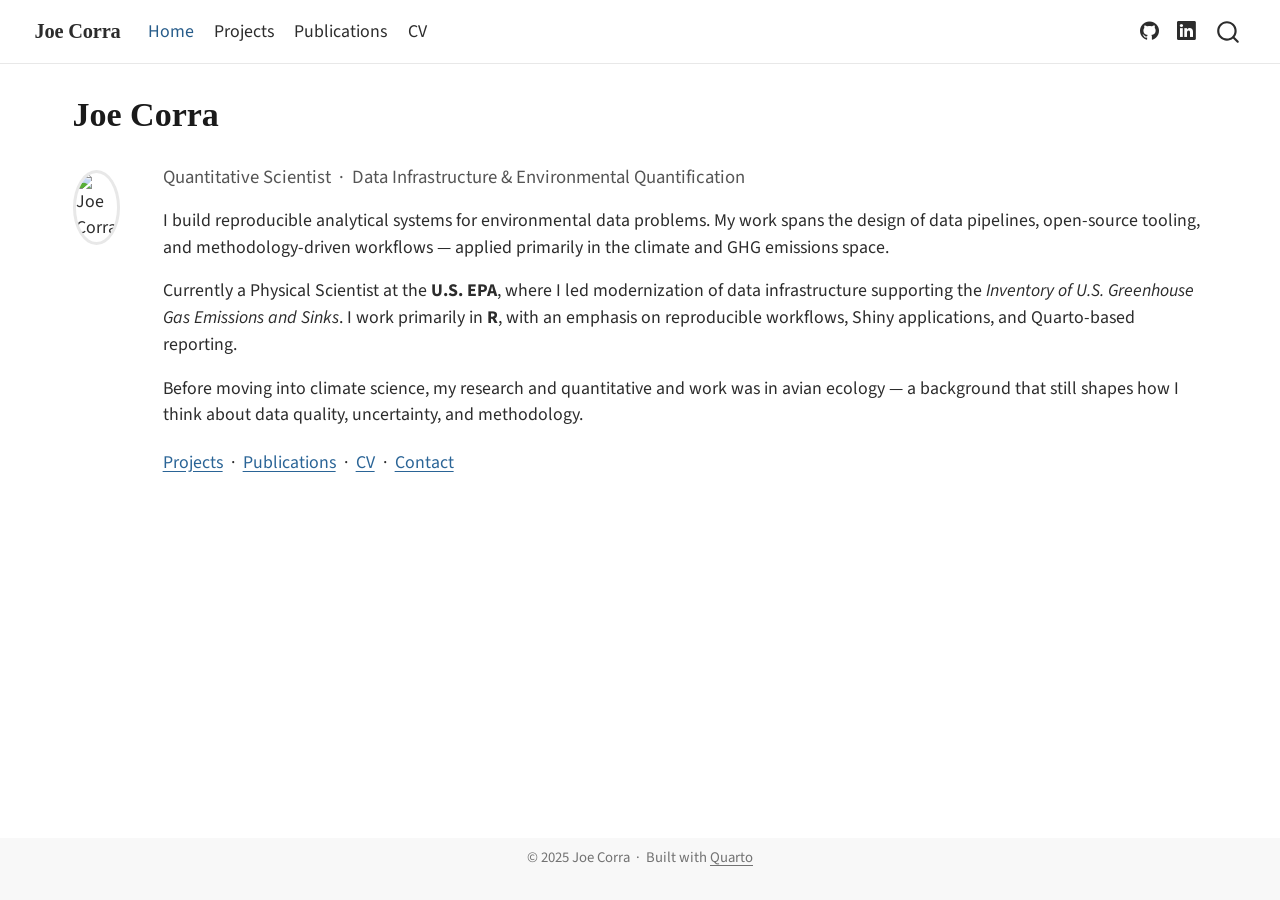
==== index.html @ 0b9f4dbf "Built site for gh-pages" ====
<!DOCTYPE html>
<html xmlns="http://www.w3.org/1999/xhtml" lang="en" xml:lang="en"><head>

<meta charset="utf-8">
<meta name="generator" content="quarto-1.8.25">

<meta name="viewport" content="width=device-width, initial-scale=1.0, user-scalable=yes">


<title>Joe Corra</title>
<style>
code{white-space: pre-wrap;}
span.smallcaps{font-variant: small-caps;}
div.columns{display: flex; gap: min(4vw, 1.5em);}
div.column{flex: auto; overflow-x: auto;}
div.hanging-indent{margin-left: 1.5em; text-indent: -1.5em;}
ul.task-list{list-style: none;}
ul.task-list li input[type="checkbox"] {
  width: 0.8em;
  margin: 0 0.8em 0.2em -1em; /* quarto-specific, see https://github.com/quarto-dev/quarto-cli/issues/4556 */ 
  vertical-align: middle;
}
</style>


<script src="site_libs/quarto-nav/quarto-nav.js"></script>
<script src="site_libs/quarto-nav/headroom.min.js"></script>
<script src="site_libs/clipboard/clipboard.min.js"></script>
<script src="site_libs/quarto-search/autocomplete.umd.js"></script>
<script src="site_libs/quarto-search/fuse.min.js"></script>
<script src="site_libs/quarto-search/quarto-search.js"></script>
<meta name="quarto:offset" content="./">
<link href="./images/favicon.png" rel="icon" type="image/png">
<script src="site_libs/quarto-html/quarto.js" type="module"></script>
<script src="site_libs/quarto-html/tabsets/tabsets.js" type="module"></script>
<script src="site_libs/quarto-html/axe/axe-check.js" type="module"></script>
<script src="site_libs/quarto-html/popper.min.js"></script>
<script src="site_libs/quarto-html/tippy.umd.min.js"></script>
<script src="site_libs/quarto-html/anchor.min.js"></script>
<link href="site_libs/quarto-html/tippy.css" rel="stylesheet">
<link href="site_libs/quarto-html/quarto-syntax-highlighting-7b89279ff1a6dce999919e0e67d4d9ec.css" rel="stylesheet" id="quarto-text-highlighting-styles">
<script src="site_libs/bootstrap/bootstrap.min.js"></script>
<link href="site_libs/bootstrap/bootstrap-icons.css" rel="stylesheet">
<link href="site_libs/bootstrap/bootstrap-37721590d85a4b530ad93fb1199bfd0e.min.css" rel="stylesheet" append-hash="true" id="quarto-bootstrap" data-mode="light">
<script id="quarto-search-options" type="application/json">{
  "location": "navbar",
  "copy-button": false,
  "collapse-after": 3,
  "panel-placement": "end",
  "type": "overlay",
  "limit": 50,
  "keyboard-shortcut": [
    "f",
    "/",
    "s"
  ],
  "show-item-context": false,
  "language": {
    "search-no-results-text": "No results",
    "search-matching-documents-text": "matching documents",
    "search-copy-link-title": "Copy link to search",
    "search-hide-matches-text": "Hide additional matches",
    "search-more-match-text": "more match in this document",
    "search-more-matches-text": "more matches in this document",
    "search-clear-button-title": "Clear",
    "search-text-placeholder": "",
    "search-detached-cancel-button-title": "Cancel",
    "search-submit-button-title": "Submit",
    "search-label": "Search"
  }
}</script>
<style>html{ scroll-behavior: smooth; }</style>


<link rel="stylesheet" href="styles/custom.css">
</head>

<body class="nav-fixed quarto-light">

<div id="quarto-search-results"></div>
  <header id="quarto-header" class="headroom fixed-top">
    <nav class="navbar navbar-expand-lg " data-bs-theme="dark">
      <div class="navbar-container container-fluid">
      <div class="navbar-brand-container mx-auto">
    <a href="./index.html" class="navbar-brand navbar-brand-logo">
    </a>
    <a class="navbar-brand" href="./index.html">
    <span class="navbar-title">Joe Corra</span>
    </a>
  </div>
            <div id="quarto-search" class="" title="Search"></div>
          <button class="navbar-toggler" type="button" data-bs-toggle="collapse" data-bs-target="#navbarCollapse" aria-controls="navbarCollapse" role="menu" aria-expanded="false" aria-label="Toggle navigation" onclick="if (window.quartoToggleHeadroom) { window.quartoToggleHeadroom(); }">
  <span class="navbar-toggler-icon"></span>
</button>
          <div class="collapse navbar-collapse" id="navbarCollapse">
            <ul class="navbar-nav navbar-nav-scroll me-auto">
  <li class="nav-item">
    <a class="nav-link active" href="./index.html" aria-current="page"> 
<span class="menu-text">Home</span></a>
  </li>  
  <li class="nav-item">
    <a class="nav-link" href="./projects.html"> 
<span class="menu-text">Projects</span></a>
  </li>  
  <li class="nav-item">
    <a class="nav-link" href="./publications.html"> 
<span class="menu-text">Publications</span></a>
  </li>  
  <li class="nav-item">
    <a class="nav-link" href="./cv.html"> 
<span class="menu-text">CV</span></a>
  </li>  
</ul>
            <ul class="navbar-nav navbar-nav-scroll ms-auto">
  <li class="nav-item compact">
    <a class="nav-link" href="https://github.com/joecorra"> <i class="bi bi-github" role="img">
</i> 
<span class="menu-text"></span></a>
  </li>  
  <li class="nav-item compact">
    <a class="nav-link" href="https://linkedin.com/in/joecorra"> <i class="bi bi-linkedin" role="img">
</i> 
<span class="menu-text"></span></a>
  </li>  
</ul>
          </div> <!-- /navcollapse -->
            <div class="quarto-navbar-tools">
</div>
      </div> <!-- /container-fluid -->
    </nav>
</header>
<!-- content -->
<div id="quarto-content" class="quarto-container page-columns page-rows-contents page-layout-full page-navbar">
<!-- sidebar -->
<!-- margin-sidebar -->
    
<!-- main -->
<main class="content column-page" id="quarto-document-content"><header id="title-block-header" class="quarto-title-block"><h1 class="title display-7">Joe Corra</h1></header>




<div class="about-container">
  <div class="about-photo">
    <!-- Replace with your actual photo: images/photo.jpg -->
    <img src="images/photo.jpg" alt="Joe Corra">
  </div>
  <div class="about-text">
    
    <p style="font-size:1.1rem; color:#555; margin-top:-0.4rem;">
      Quantitative Scientist &nbsp;·&nbsp; Data Infrastructure &amp; Environmental Quantification
    </p>
    <p>
      I build reproducible analytical systems for environmental data problems. My work spans
      the design of data pipelines, open-source tooling, and methodology-driven 
      workflows — applied primarily in the climate and GHG emissions space.
    </p>
    <p>
      Currently a Physical Scientist at the <strong>U.S. EPA</strong>, where I led 
      modernization of data infrastructure supporting the 
      <em>Inventory of U.S. Greenhouse Gas Emissions and Sinks</em>. I work primarily in 
      <strong>R</strong>, with an emphasis on reproducible workflows, Shiny applications, 
      and Quarto-based reporting.
    </p>
    <p>
      Before moving into climate science, my research and quantitative and work was in avian ecology —
      a background that still shapes how I think about data quality, uncertainty, 
      and methodology.
    </p>
    <p style="margin-top:1.2rem;">
      <a href="./projects.html">Projects</a> &nbsp;·&nbsp;
      <a href="./publications.html">Publications</a> &nbsp;·&nbsp;
      <a href="./cv.html">CV</a> &nbsp;·&nbsp;
      <a href="mailto:joewcorra@gmail.com">Contact</a>
    </p>
  </div>
</div>



</main> <!-- /main -->
<script id="quarto-html-after-body" type="application/javascript">
  window.document.addEventListener("DOMContentLoaded", function (event) {
    const icon = "";
    const anchorJS = new window.AnchorJS();
    anchorJS.options = {
      placement: 'right',
      icon: icon
    };
    anchorJS.add('.anchored');
    const isCodeAnnotation = (el) => {
      for (const clz of el.classList) {
        if (clz.startsWith('code-annotation-')) {                     
          return true;
        }
      }
      return false;
    }
    const onCopySuccess = function(e) {
      // button target
      const button = e.trigger;
      // don't keep focus
      button.blur();
      // flash "checked"
      button.classList.add('code-copy-button-checked');
      var currentTitle = button.getAttribute("title");
      button.setAttribute("title", "Copied!");
      let tooltip;
      if (window.bootstrap) {
        button.setAttribute("data-bs-toggle", "tooltip");
        button.setAttribute("data-bs-placement", "left");
        button.setAttribute("data-bs-title", "Copied!");
        tooltip = new bootstrap.Tooltip(button, 
          { trigger: "manual", 
            customClass: "code-copy-button-tooltip",
            offset: [0, -8]});
        tooltip.show();    
      }
      setTimeout(function() {
        if (tooltip) {
          tooltip.hide();
          button.removeAttribute("data-bs-title");
          button.removeAttribute("data-bs-toggle");
          button.removeAttribute("data-bs-placement");
        }
        button.setAttribute("title", currentTitle);
        button.classList.remove('code-copy-button-checked');
      }, 1000);
      // clear code selection
      e.clearSelection();
    }
    const getTextToCopy = function(trigger) {
      const outerScaffold = trigger.parentElement.cloneNode(true);
      const codeEl = outerScaffold.querySelector('code');
      for (const childEl of codeEl.children) {
        if (isCodeAnnotation(childEl)) {
          childEl.remove();
        }
      }
      return codeEl.innerText;
    }
    const clipboard = new window.ClipboardJS('.code-copy-button:not([data-in-quarto-modal])', {
      text: getTextToCopy
    });
    clipboard.on('success', onCopySuccess);
    if (window.document.getElementById('quarto-embedded-source-code-modal')) {
      const clipboardModal = new window.ClipboardJS('.code-copy-button[data-in-quarto-modal]', {
        text: getTextToCopy,
        container: window.document.getElementById('quarto-embedded-source-code-modal')
      });
      clipboardModal.on('success', onCopySuccess);
    }
      var localhostRegex = new RegExp(/^(?:http|https):\/\/localhost\:?[0-9]*\//);
      var mailtoRegex = new RegExp(/^mailto:/);
        var filterRegex = new RegExp('/' + window.location.host + '/');
      var isInternal = (href) => {
          return filterRegex.test(href) || localhostRegex.test(href) || mailtoRegex.test(href);
      }
      // Inspect non-navigation links and adorn them if external
     var links = window.document.querySelectorAll('a[href]:not(.nav-link):not(.navbar-brand):not(.toc-action):not(.sidebar-link):not(.sidebar-item-toggle):not(.pagination-link):not(.no-external):not([aria-hidden]):not(.dropdown-item):not(.quarto-navigation-tool):not(.about-link)');
      for (var i=0; i<links.length; i++) {
        const link = links[i];
        if (!isInternal(link.href)) {
          // undo the damage that might have been done by quarto-nav.js in the case of
          // links that we want to consider external
          if (link.dataset.originalHref !== undefined) {
            link.href = link.dataset.originalHref;
          }
        }
      }
    function tippyHover(el, contentFn, onTriggerFn, onUntriggerFn) {
      const config = {
        allowHTML: true,
        maxWidth: 500,
        delay: 100,
        arrow: false,
        appendTo: function(el) {
            return el.parentElement;
        },
        interactive: true,
        interactiveBorder: 10,
        theme: 'quarto',
        placement: 'bottom-start',
      };
      if (contentFn) {
        config.content = contentFn;
      }
      if (onTriggerFn) {
        config.onTrigger = onTriggerFn;
      }
      if (onUntriggerFn) {
        config.onUntrigger = onUntriggerFn;
      }
      window.tippy(el, config); 
    }
    const noterefs = window.document.querySelectorAll('a[role="doc-noteref"]');
    for (var i=0; i<noterefs.length; i++) {
      const ref = noterefs[i];
      tippyHover(ref, function() {
        // use id or data attribute instead here
        let href = ref.getAttribute('data-footnote-href') || ref.getAttribute('href');
        try { href = new URL(href).hash; } catch {}
        const id = href.replace(/^#\/?/, "");
        const note = window.document.getElementById(id);
        if (note) {
          return note.innerHTML;
        } else {
          return "";
        }
      });
    }
    const xrefs = window.document.querySelectorAll('a.quarto-xref');
    const processXRef = (id, note) => {
      // Strip column container classes
      const stripColumnClz = (el) => {
        el.classList.remove("page-full", "page-columns");
        if (el.children) {
          for (const child of el.children) {
            stripColumnClz(child);
          }
        }
      }
      stripColumnClz(note)
      if (id === null || id.startsWith('sec-')) {
        // Special case sections, only their first couple elements
        const container = document.createElement("div");
        if (note.children && note.children.length > 2) {
          container.appendChild(note.children[0].cloneNode(true));
          for (let i = 1; i < note.children.length; i++) {
            const child = note.children[i];
            if (child.tagName === "P" && child.innerText === "") {
              continue;
            } else {
              container.appendChild(child.cloneNode(true));
              break;
            }
          }
          if (window.Quarto?.typesetMath) {
            window.Quarto.typesetMath(container);
          }
          return container.innerHTML
        } else {
          if (window.Quarto?.typesetMath) {
            window.Quarto.typesetMath(note);
          }
          return note.innerHTML;
        }
      } else {
        // Remove any anchor links if they are present
        const anchorLink = note.querySelector('a.anchorjs-link');
        if (anchorLink) {
          anchorLink.remove();
        }
        if (window.Quarto?.typesetMath) {
          window.Quarto.typesetMath(note);
        }
        if (note.classList.contains("callout")) {
          return note.outerHTML;
        } else {
          return note.innerHTML;
        }
      }
    }
    for (var i=0; i<xrefs.length; i++) {
      const xref = xrefs[i];
      tippyHover(xref, undefined, function(instance) {
        instance.disable();
        let url = xref.getAttribute('href');
        let hash = undefined; 
        if (url.startsWith('#')) {
          hash = url;
        } else {
          try { hash = new URL(url).hash; } catch {}
        }
        if (hash) {
          const id = hash.replace(/^#\/?/, "");
          const note = window.document.getElementById(id);
          if (note !== null) {
            try {
              const html = processXRef(id, note.cloneNode(true));
              instance.setContent(html);
            } finally {
              instance.enable();
              instance.show();
            }
          } else {
            // See if we can fetch this
            fetch(url.split('#')[0])
            .then(res => res.text())
            .then(html => {
              const parser = new DOMParser();
              const htmlDoc = parser.parseFromString(html, "text/html");
              const note = htmlDoc.getElementById(id);
              if (note !== null) {
                const html = processXRef(id, note);
                instance.setContent(html);
              } 
            }).finally(() => {
              instance.enable();
              instance.show();
            });
          }
        } else {
          // See if we can fetch a full url (with no hash to target)
          // This is a special case and we should probably do some content thinning / targeting
          fetch(url)
          .then(res => res.text())
          .then(html => {
            const parser = new DOMParser();
            const htmlDoc = parser.parseFromString(html, "text/html");
            const note = htmlDoc.querySelector('main.content');
            if (note !== null) {
              // This should only happen for chapter cross references
              // (since there is no id in the URL)
              // remove the first header
              if (note.children.length > 0 && note.children[0].tagName === "HEADER") {
                note.children[0].remove();
              }
              const html = processXRef(null, note);
              instance.setContent(html);
            } 
          }).finally(() => {
            instance.enable();
            instance.show();
          });
        }
      }, function(instance) {
      });
    }
        let selectedAnnoteEl;
        const selectorForAnnotation = ( cell, annotation) => {
          let cellAttr = 'data-code-cell="' + cell + '"';
          let lineAttr = 'data-code-annotation="' +  annotation + '"';
          const selector = 'span[' + cellAttr + '][' + lineAttr + ']';
          return selector;
        }
        const selectCodeLines = (annoteEl) => {
          const doc = window.document;
          const targetCell = annoteEl.getAttribute("data-target-cell");
          const targetAnnotation = annoteEl.getAttribute("data-target-annotation");
          const annoteSpan = window.document.querySelector(selectorForAnnotation(targetCell, targetAnnotation));
          const lines = annoteSpan.getAttribute("data-code-lines").split(",");
          const lineIds = lines.map((line) => {
            return targetCell + "-" + line;
          })
          let top = null;
          let height = null;
          let parent = null;
          if (lineIds.length > 0) {
              //compute the position of the single el (top and bottom and make a div)
              const el = window.document.getElementById(lineIds[0]);
              top = el.offsetTop;
              height = el.offsetHeight;
              parent = el.parentElement.parentElement;
            if (lineIds.length > 1) {
              const lastEl = window.document.getElementById(lineIds[lineIds.length - 1]);
              const bottom = lastEl.offsetTop + lastEl.offsetHeight;
              height = bottom - top;
            }
            if (top !== null && height !== null && parent !== null) {
              // cook up a div (if necessary) and position it 
              let div = window.document.getElementById("code-annotation-line-highlight");
              if (div === null) {
                div = window.document.createElement("div");
                div.setAttribute("id", "code-annotation-line-highlight");
                div.style.position = 'absolute';
                parent.appendChild(div);
              }
              div.style.top = top - 2 + "px";
              div.style.height = height + 4 + "px";
              div.style.left = 0;
              let gutterDiv = window.document.getElementById("code-annotation-line-highlight-gutter");
              if (gutterDiv === null) {
                gutterDiv = window.document.createElement("div");
                gutterDiv.setAttribute("id", "code-annotation-line-highlight-gutter");
                gutterDiv.style.position = 'absolute';
                const codeCell = window.document.getElementById(targetCell);
                const gutter = codeCell.querySelector('.code-annotation-gutter');
                gutter.appendChild(gutterDiv);
              }
              gutterDiv.style.top = top - 2 + "px";
              gutterDiv.style.height = height + 4 + "px";
            }
            selectedAnnoteEl = annoteEl;
          }
        };
        const unselectCodeLines = () => {
          const elementsIds = ["code-annotation-line-highlight", "code-annotation-line-highlight-gutter"];
          elementsIds.forEach((elId) => {
            const div = window.document.getElementById(elId);
            if (div) {
              div.remove();
            }
          });
          selectedAnnoteEl = undefined;
        };
          // Handle positioning of the toggle
      window.addEventListener(
        "resize",
        throttle(() => {
          elRect = undefined;
          if (selectedAnnoteEl) {
            selectCodeLines(selectedAnnoteEl);
          }
        }, 10)
      );
      function throttle(fn, ms) {
      let throttle = false;
      let timer;
        return (...args) => {
          if(!throttle) { // first call gets through
              fn.apply(this, args);
              throttle = true;
          } else { // all the others get throttled
              if(timer) clearTimeout(timer); // cancel #2
              timer = setTimeout(() => {
                fn.apply(this, args);
                timer = throttle = false;
              }, ms);
          }
        };
      }
        // Attach click handler to the DT
        const annoteDls = window.document.querySelectorAll('dt[data-target-cell]');
        for (const annoteDlNode of annoteDls) {
          annoteDlNode.addEventListener('click', (event) => {
            const clickedEl = event.target;
            if (clickedEl !== selectedAnnoteEl) {
              unselectCodeLines();
              const activeEl = window.document.querySelector('dt[data-target-cell].code-annotation-active');
              if (activeEl) {
                activeEl.classList.remove('code-annotation-active');
              }
              selectCodeLines(clickedEl);
              clickedEl.classList.add('code-annotation-active');
            } else {
              // Unselect the line
              unselectCodeLines();
              clickedEl.classList.remove('code-annotation-active');
            }
          });
        }
    const findCites = (el) => {
      const parentEl = el.parentElement;
      if (parentEl) {
        const cites = parentEl.dataset.cites;
        if (cites) {
          return {
            el,
            cites: cites.split(' ')
          };
        } else {
          return findCites(el.parentElement)
        }
      } else {
        return undefined;
      }
    };
    var bibliorefs = window.document.querySelectorAll('a[role="doc-biblioref"]');
    for (var i=0; i<bibliorefs.length; i++) {
      const ref = bibliorefs[i];
      const citeInfo = findCites(ref);
      if (citeInfo) {
        tippyHover(citeInfo.el, function() {
          var popup = window.document.createElement('div');
          citeInfo.cites.forEach(function(cite) {
            var citeDiv = window.document.createElement('div');
            citeDiv.classList.add('hanging-indent');
            citeDiv.classList.add('csl-entry');
            var biblioDiv = window.document.getElementById('ref-' + cite);
            if (biblioDiv) {
              citeDiv.innerHTML = biblioDiv.innerHTML;
            }
            popup.appendChild(citeDiv);
          });
          return popup.innerHTML;
        });
      }
    }
  });
  </script>
</div> <!-- /content -->
<footer class="footer">
  <div class="nav-footer">
    <div class="nav-footer-left">
      &nbsp;
    </div>   
    <div class="nav-footer-center">
<p>© 2025 Joe Corra &nbsp;·&nbsp; Built with <a href="https://quarto.org">Quarto</a></p>
</div>
    <div class="nav-footer-right">
      &nbsp;
    </div>
  </div>
</footer>




<script src="site_libs/quarto-html/zenscroll-min.js"></script>
</body></html>
---- site_libs/quarto-html/tippy.css ----
.tippy-box[data-animation=fade][data-state=hidden]{opacity:0}[data-tippy-root]{max-width:calc(100vw - 10px)}.tippy-box{position:relative;background-color:#333;color:#fff;border-radius:4px;font-size:14px;line-height:1.4;white-space:normal;outline:0;transition-property:transform,visibility,opacity}.tippy-box[data-placement^=top]>.tippy-arrow{bottom:0}.tippy-box[data-placement^=top]>.tippy-arrow:before{bottom:-7px;left:0;border-width:8px 8px 0;border-top-color:initial;transform-origin:center top}.tippy-box[data-placement^=bottom]>.tippy-arrow{top:0}.tippy-box[data-placement^=bottom]>.tippy-arrow:before{top:-7px;left:0;border-width:0 8px 8px;border-bottom-color:initial;transform-origin:center bottom}.tippy-box[data-placement^=left]>.tippy-arrow{right:0}.tippy-box[data-placement^=left]>.tippy-arrow:before{border-width:8px 0 8px 8px;border-left-color:initial;right:-7px;transform-origin:center left}.tippy-box[data-placement^=right]>.tippy-arrow{left:0}.tippy-box[data-placement^=right]>.tippy-arrow:before{left:-7px;border-width:8px 8px 8px 0;border-right-color:initial;transform-origin:center right}.tippy-box[data-inertia][data-state=visible]{transition-timing-function:cubic-bezier(.54,1.5,.38,1.11)}.tippy-arrow{width:16px;height:16px;color:#333}.tippy-arrow:before{content:"";position:absolute;border-color:transparent;border-style:solid}.tippy-content{position:relative;padding:5px 9px;z-index:1}
---- site_libs/quarto-html/quarto-syntax-highlighting-7b89279ff1a6dce999919e0e67d4d9ec.css ----
/* quarto syntax highlight colors */
:root {
  --quarto-hl-ot-color: #003B4F;
  --quarto-hl-at-color: #657422;
  --quarto-hl-ss-color: #20794D;
  --quarto-hl-an-color: #5E5E5E;
  --quarto-hl-fu-color: #4758AB;
  --quarto-hl-st-color: #20794D;
  --quarto-hl-cf-color: #003B4F;
  --quarto-hl-op-color: #5E5E5E;
  --quarto-hl-er-color: #AD0000;
  --quarto-hl-bn-color: #AD0000;
  --quarto-hl-al-color: #AD0000;
  --quarto-hl-va-color: #111111;
  --quarto-hl-bu-color: inherit;
  --quarto-hl-ex-color: inherit;
  --quarto-hl-pp-color: #AD0000;
  --quarto-hl-in-color: #5E5E5E;
  --quarto-hl-vs-color: #20794D;
  --quarto-hl-wa-color: #5E5E5E;
  --quarto-hl-do-color: #5E5E5E;
  --quarto-hl-im-color: #00769E;
  --quarto-hl-ch-color: #20794D;
  --quarto-hl-dt-color: #AD0000;
  --quarto-hl-fl-color: #AD0000;
  --quarto-hl-co-color: #5E5E5E;
  --quarto-hl-cv-color: #5E5E5E;
  --quarto-hl-cn-color: #8f5902;
  --quarto-hl-sc-color: #5E5E5E;
  --quarto-hl-dv-color: #AD0000;
  --quarto-hl-kw-color: #003B4F;
}

/* other quarto variables */
:root {
  --quarto-font-monospace: SFMono-Regular, Menlo, Monaco, Consolas, "Liberation Mono", "Courier New", monospace;
}

/* syntax highlight based on Pandoc's rules */
pre > code.sourceCode > span {
  color: #003B4F;
}

code.sourceCode > span {
  color: #003B4F;
}

div.sourceCode,
div.sourceCode pre.sourceCode {
  color: #003B4F;
}

/* Normal */
code span {
  color: #003B4F;
}

/* Alert */
code span.al {
  color: #AD0000;
  font-style: inherit;
}

/* Annotation */
code span.an {
  color: #5E5E5E;
  font-style: inherit;
}

/* Attribute */
code span.at {
  color: #657422;
  font-style: inherit;
}

/* BaseN */
code span.bn {
  color: #AD0000;
  font-style: inherit;
}

/* BuiltIn */
code span.bu {
  font-style: inherit;
}

/* ControlFlow */
code span.cf {
  color: #003B4F;
  font-weight: bold;
  font-style: inherit;
}

/* Char */
code span.ch {
  color: #20794D;
  font-style: inherit;
}

/* Constant */
code span.cn {
  color: #8f5902;
  font-style: inherit;
}

/* Comment */
code span.co {
  color: #5E5E5E;
  font-style: inherit;
}

/* CommentVar */
code span.cv {
  color: #5E5E5E;
  font-style: italic;
}

/* Documentation */
code span.do {
  color: #5E5E5E;
  font-style: italic;
}

/* DataType */
code span.dt {
  color: #AD0000;
  font-style: inherit;
}

/* DecVal */
code span.dv {
  color: #AD0000;
  font-style: inherit;
}

/* Error */
code span.er {
  color: #AD0000;
  font-style: inherit;
}

/* Extension */
code span.ex {
  font-style: inherit;
}

/* Float */
code span.fl {
  color: #AD0000;
  font-style: inherit;
}

/* Function */
code span.fu {
  color: #4758AB;
  font-style: inherit;
}

/* Import */
code span.im {
  color: #00769E;
  font-style: inherit;
}

/* Information */
code span.in {
  color: #5E5E5E;
  font-style: inherit;
}

/* Keyword */
code span.kw {
  color: #003B4F;
  font-weight: bold;
  font-style: inherit;
}

/* Operator */
code span.op {
  color: #5E5E5E;
  font-style: inherit;
}

/* Other */
code span.ot {
  color: #003B4F;
  font-style: inherit;
}

/* Preprocessor */
code span.pp {
  color: #AD0000;
  font-style: inherit;
}

/* SpecialChar */
code span.sc {
  color: #5E5E5E;
  font-style: inherit;
}

/* SpecialString */
code span.ss {
  color: #20794D;
  font-style: inherit;
}

/* String */
code span.st {
  color: #20794D;
  font-style: inherit;
}

/* Variable */
code span.va {
  color: #111111;
  font-style: inherit;
}

/* VerbatimString */
code span.vs {
  color: #20794D;
  font-style: inherit;
}

/* Warning */
code span.wa {
  color: #5E5E5E;
  font-style: italic;
}

.prevent-inlining {
  content: "</";
}

/*# sourceMappingURL=3944bc705cfaf4c80e56f77c5205168a.css.map */
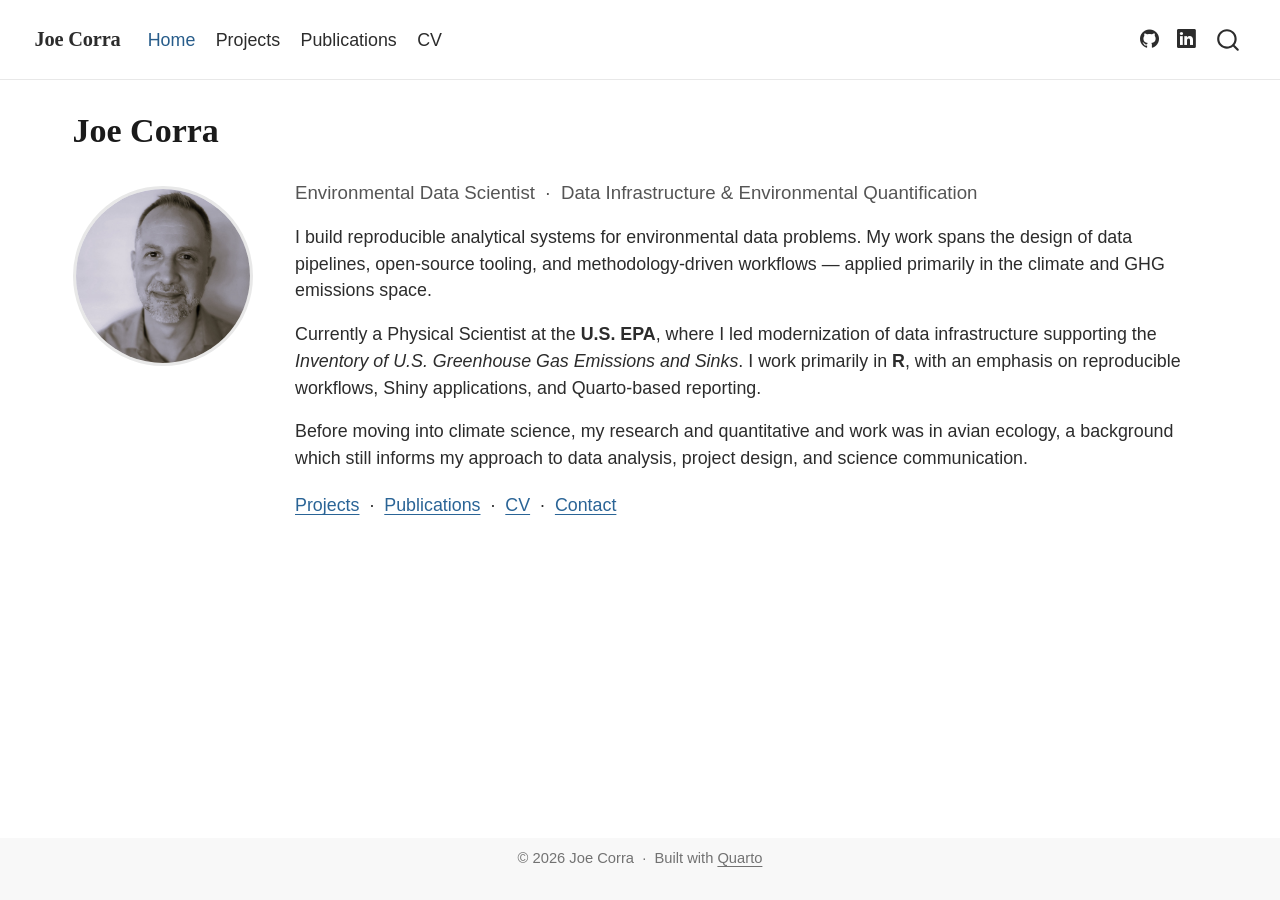
==== commit 642b2454: "Built site for gh-pages" ====
--- a/index.html
+++ b/index.html
@@ -41,7 +41,7 @@
 <link href="site_libs/quarto-html/quarto-syntax-highlighting-7b89279ff1a6dce999919e0e67d4d9ec.css" rel="stylesheet" id="quarto-text-highlighting-styles">
 <script src="site_libs/bootstrap/bootstrap.min.js"></script>
 <link href="site_libs/bootstrap/bootstrap-icons.css" rel="stylesheet">
-<link href="site_libs/bootstrap/bootstrap-37721590d85a4b530ad93fb1199bfd0e.min.css" rel="stylesheet" append-hash="true" id="quarto-bootstrap" data-mode="light">
+<link href="site_libs/bootstrap/bootstrap-c6a5c3f8f04fd6300be60ed5f4f0f182.min.css" rel="stylesheet" append-hash="true" id="quarto-bootstrap" data-mode="light">
 <script id="quarto-search-options" type="application/json">{
   "location": "navbar",
   "copy-button": false,
@@ -113,12 +113,12 @@
 </ul>
             <ul class="navbar-nav navbar-nav-scroll ms-auto">
   <li class="nav-item compact">
-    <a class="nav-link" href="https://github.com/joecorra"> <i class="bi bi-github" role="img">
+    <a class="nav-link" href="https://github.com/joewcorra"> <i class="bi bi-github" role="img">
 </i> 
 <span class="menu-text"></span></a>
   </li>  
   <li class="nav-item compact">
-    <a class="nav-link" href="https://linkedin.com/in/joecorra"> <i class="bi bi-linkedin" role="img">
+    <a class="nav-link" href="https://linkedin.com/in/joe-corra-960951164/"> <i class="bi bi-linkedin" role="img">
 </i> 
 <span class="menu-text"></span></a>
   </li>  
@@ -142,13 +142,13 @@
 
 <div class="about-container">
   <div class="about-photo">
-    <!-- Replace with your actual photo: images/photo.jpg -->
-    <img src="images/photo.jpg" alt="Joe Corra">
+    <!-- Replace with your actual photo: {images,styles}/joe_photo.jpg -->
+    <img src="{images,styles}/joe_photo.jpg" alt="Joe Corra">
   </div>
   <div class="about-text">
     
     <p style="font-size:1.1rem; color:#555; margin-top:-0.4rem;">
-      Quantitative Scientist &nbsp;·&nbsp; Data Infrastructure &amp; Environmental Quantification
+      Environmental Data Scientist &nbsp;·&nbsp; Data Infrastructure &amp; Environmental Quantification
     </p>
     <p>
       I build reproducible analytical systems for environmental data problems. My work spans
@@ -163,11 +163,9 @@
       and Quarto-based reporting.
     </p>
     <p>
-      Before moving into climate science, my research and quantitative and work was in avian ecology —
-      a background that still shapes how I think about data quality, uncertainty, 
-      and methodology.
-    </p>
-    <p style="margin-top:1.2rem;">
+      Before moving into climate science, my research and quantitative and work was in avian ecology, a background which still informs my approach to 
+      data analysis, project design, and science communication. 
+    </p><p style="margin-top:1.2rem;">
       <a href="./projects.html">Projects</a> &nbsp;·&nbsp;
       <a href="./publications.html">Publications</a> &nbsp;·&nbsp;
       <a href="./cv.html">CV</a> &nbsp;·&nbsp;
@@ -252,7 +250,7 @@
     }
       var localhostRegex = new RegExp(/^(?:http|https):\/\/localhost\:?[0-9]*\//);
       var mailtoRegex = new RegExp(/^mailto:/);
-        var filterRegex = new RegExp('/' + window.location.host + '/');
+        var filterRegex = new RegExp("https:\/\/joewcorra\.com");
       var isInternal = (href) => {
           return filterRegex.test(href) || localhostRegex.test(href) || mailtoRegex.test(href);
       }
@@ -586,7 +584,7 @@
       &nbsp;
     </div>   
     <div class="nav-footer-center">
-<p>© 2025 Joe Corra &nbsp;·&nbsp; Built with <a href="https://quarto.org">Quarto</a></p>
+<p>© 2026 Joe Corra &nbsp;·&nbsp; Built with <a href="https://quarto.org">Quarto</a></p>
 </div>
     <div class="nav-footer-right">
       &nbsp;
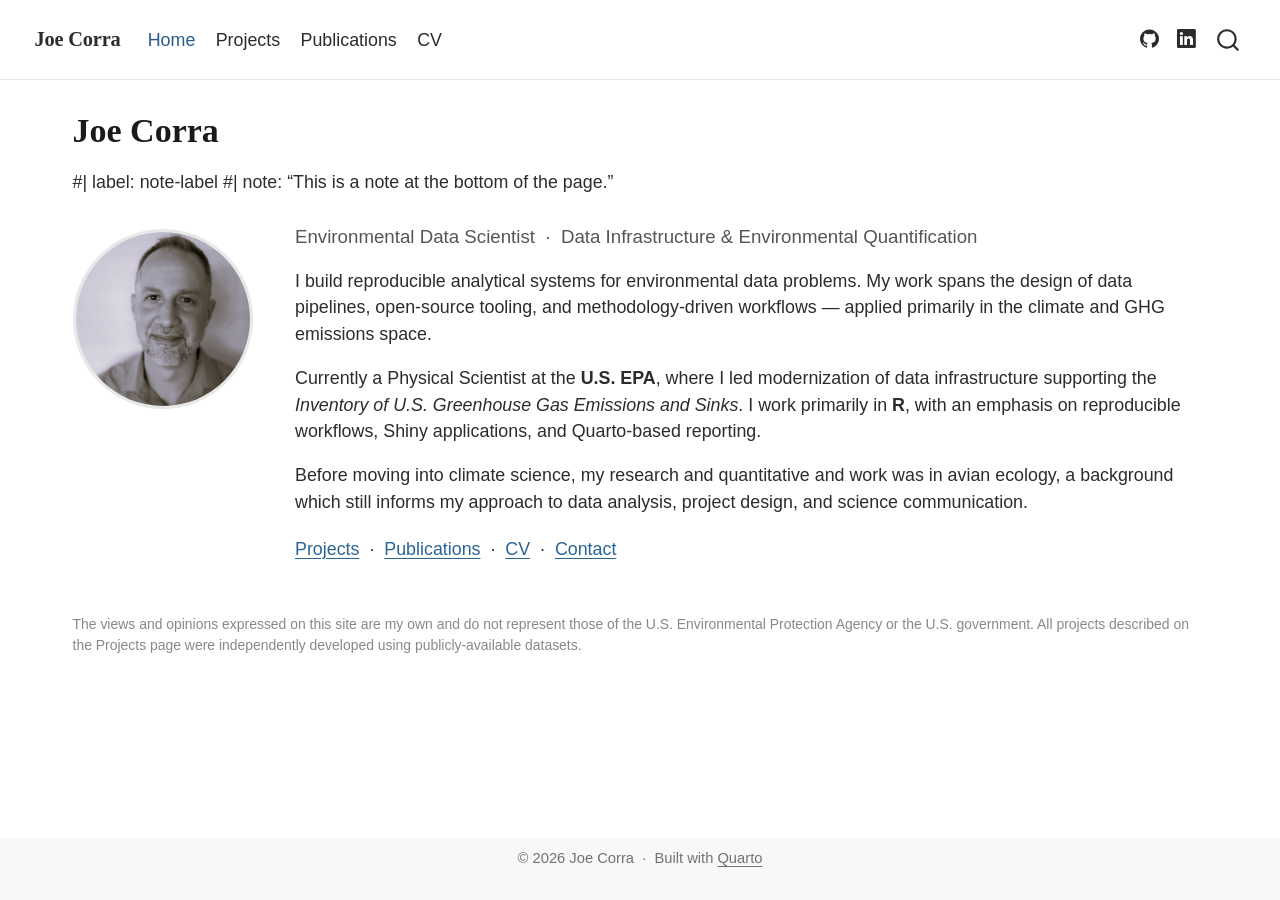
==== commit 4559858d: "Built site for gh-pages" ====
--- a/index.html
+++ b/index.html
@@ -140,9 +140,11 @@
 
 
 
+<p>#| label: note-label #| note: “This is a note at the bottom of the page.”</p>
+
 <div class="about-container">
   <div class="about-photo">
-    <!-- Replace with your actual photo: {images,styles}/joe_photo.jpg -->
+    <!-- Replace with your actual photo: images/joe_photo.jpg -->
     <img src="{images,styles}/joe_photo.jpg" alt="Joe Corra">
   </div>
   <div class="about-text">
@@ -173,6 +175,10 @@
     </p>
   </div>
 </div>
+<p style="font-size:0.82rem; color:#888; margin-top:2rem;">
+The views and opinions expressed on this site are my own and do not represent 
+those of the U.S. Environmental Protection Agency or the U.S. government. All projects described on the Projects page were independently developed using publicly-available datasets.
+</p>
 
 
 
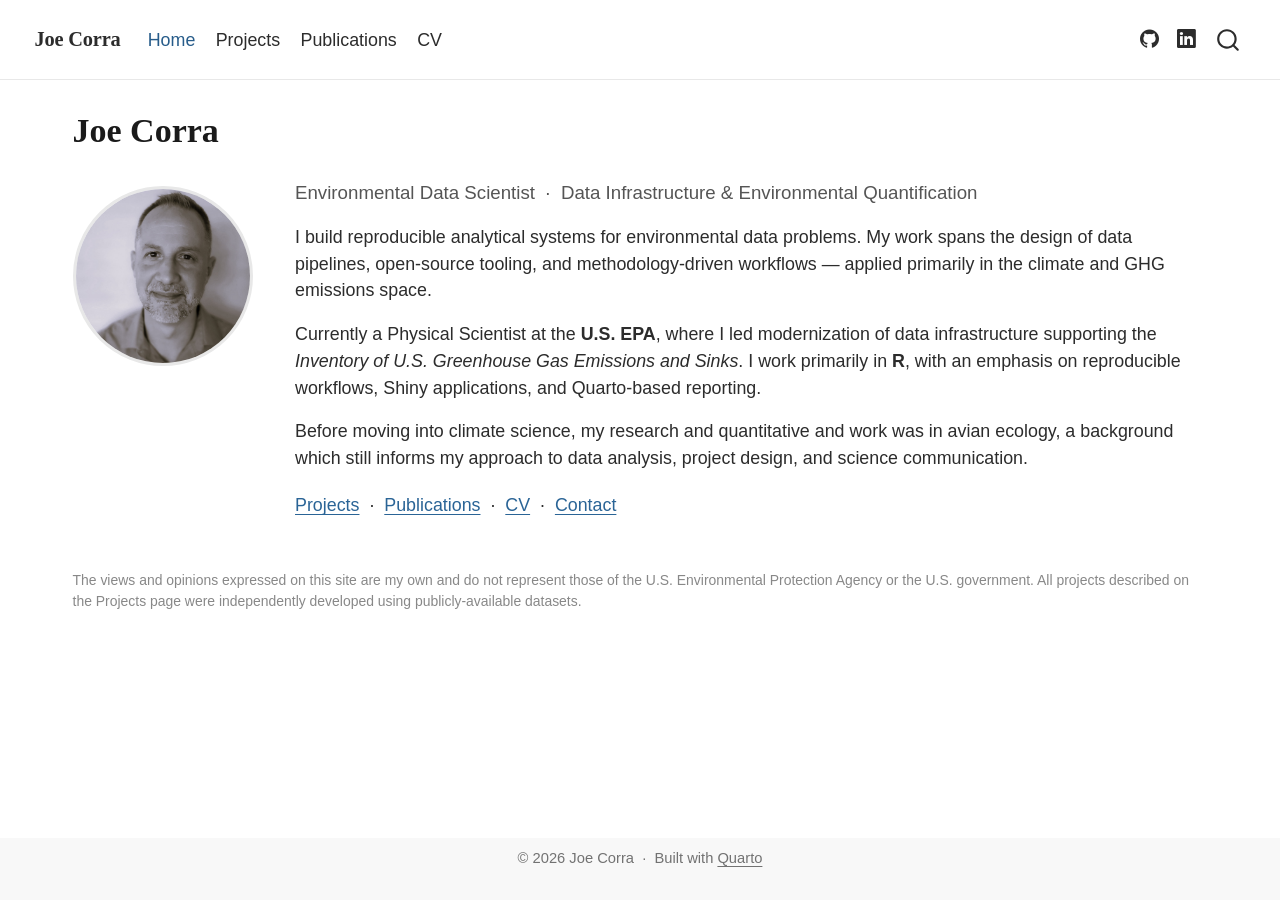
==== commit bc77975b: "Built site for gh-pages" ====
--- a/index.html
+++ b/index.html
@@ -140,7 +140,6 @@
 
 
 
-<p>#| label: note-label #| note: “This is a note at the bottom of the page.”</p>
 
 <div class="about-container">
   <div class="about-photo">
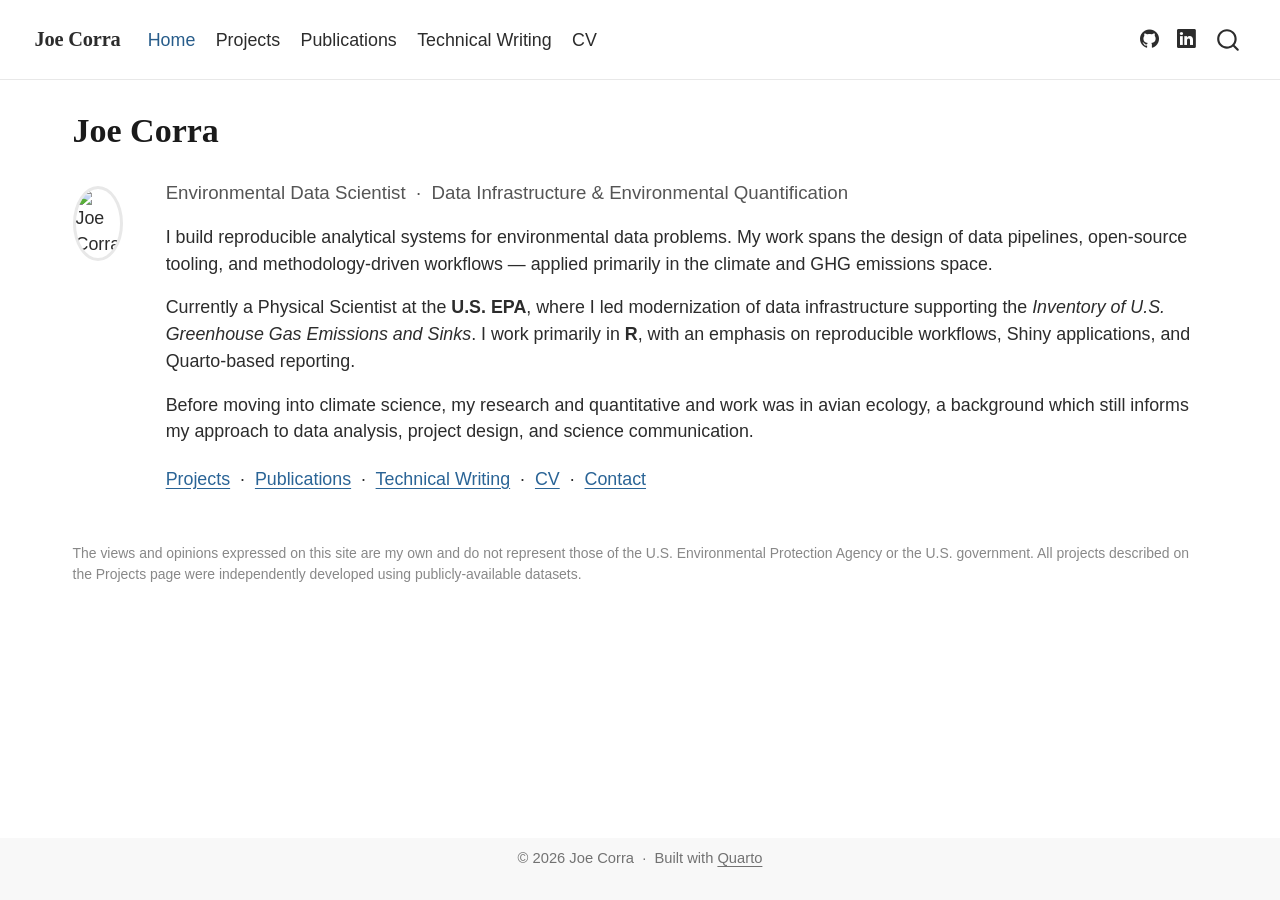
==== commit 82a29b58: "Built site for gh-pages" ====
--- a/index.html
+++ b/index.html
@@ -41,7 +41,7 @@
 <link href="site_libs/quarto-html/quarto-syntax-highlighting-7b89279ff1a6dce999919e0e67d4d9ec.css" rel="stylesheet" id="quarto-text-highlighting-styles">
 <script src="site_libs/bootstrap/bootstrap.min.js"></script>
 <link href="site_libs/bootstrap/bootstrap-icons.css" rel="stylesheet">
-<link href="site_libs/bootstrap/bootstrap-c6a5c3f8f04fd6300be60ed5f4f0f182.min.css" rel="stylesheet" append-hash="true" id="quarto-bootstrap" data-mode="light">
+<link href="site_libs/bootstrap/bootstrap-96ac2d035ff903fe32fe4ef6b99d6f7f.min.css" rel="stylesheet" append-hash="true" id="quarto-bootstrap" data-mode="light">
 <script id="quarto-search-options" type="application/json">{
   "location": "navbar",
   "copy-button": false,
@@ -105,6 +105,10 @@
   <li class="nav-item">
     <a class="nav-link" href="./publications.html"> 
 <span class="menu-text">Publications</span></a>
+  </li>  
+  <li class="nav-item">
+    <a class="nav-link" href="./technical_writing.html"> 
+<span class="menu-text">Technical Writing</span></a>
   </li>  
   <li class="nav-item">
     <a class="nav-link" href="./cv.html"> 
@@ -169,6 +173,7 @@
     </p><p style="margin-top:1.2rem;">
       <a href="./projects.html">Projects</a> &nbsp;·&nbsp;
       <a href="./publications.html">Publications</a> &nbsp;·&nbsp;
+      <a href="./publications.html">Technical Writing</a> &nbsp;·&nbsp;
       <a href="./cv.html">CV</a> &nbsp;·&nbsp;
       <a href="mailto:joewcorra@gmail.com">Contact</a>
     </p>
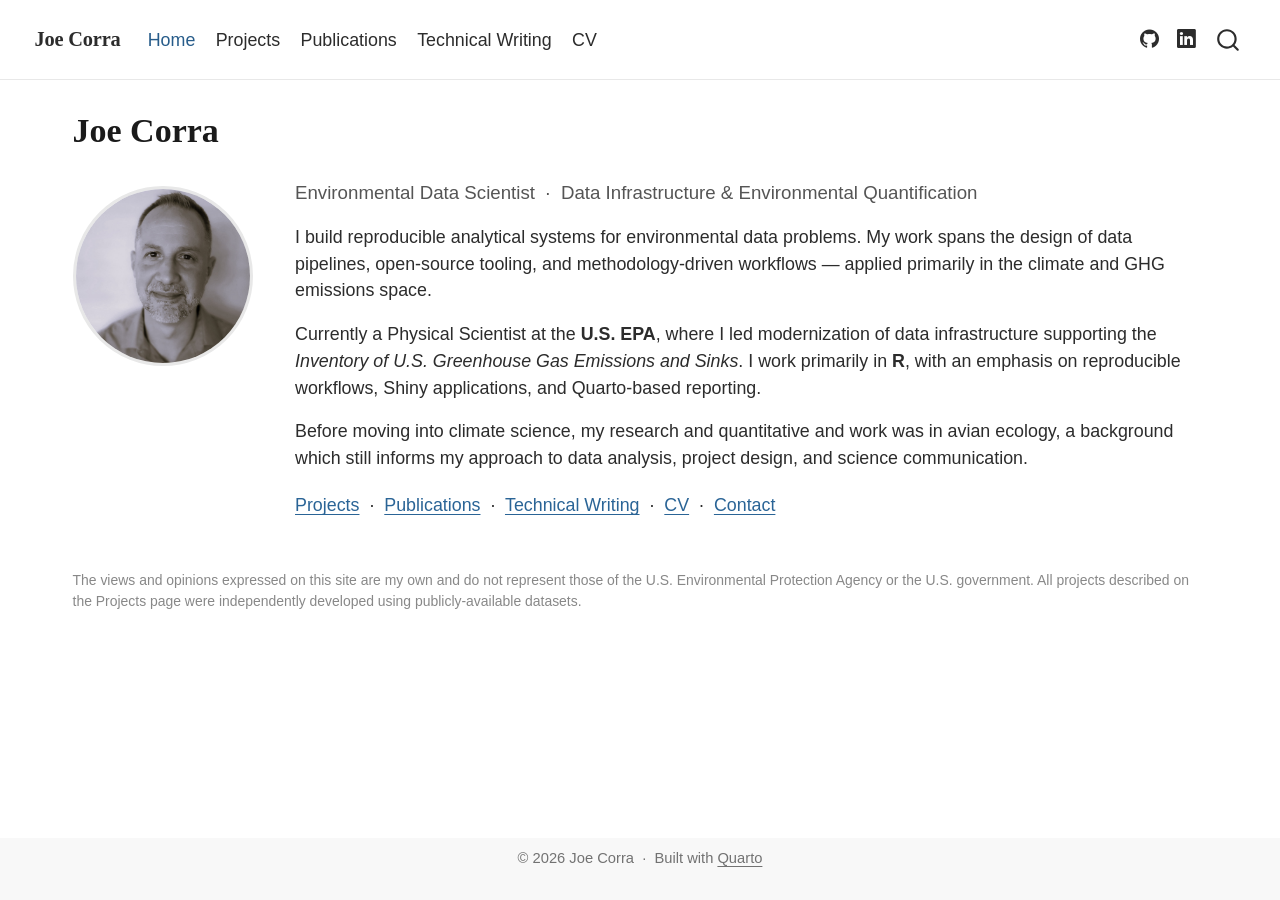
==== commit ba7d2704: "Built site for gh-pages" ====
--- a/index.html
+++ b/index.html
@@ -148,7 +148,7 @@
 <div class="about-container">
   <div class="about-photo">
     <!-- Replace with your actual photo: images/joe_photo.jpg -->
-    <img src="{images,styles}/joe_photo.jpg" alt="Joe Corra">
+    <img src="images/joe_photo.jpg" alt="Joe Corra">
   </div>
   <div class="about-text">
     
@@ -173,7 +173,7 @@
     </p><p style="margin-top:1.2rem;">
       <a href="./projects.html">Projects</a> &nbsp;·&nbsp;
       <a href="./publications.html">Publications</a> &nbsp;·&nbsp;
-      <a href="./publications.html">Technical Writing</a> &nbsp;·&nbsp;
+      <a href="./technical_writing.html">Technical Writing</a> &nbsp;·&nbsp;
       <a href="./cv.html">CV</a> &nbsp;·&nbsp;
       <a href="mailto:joewcorra@gmail.com">Contact</a>
     </p>
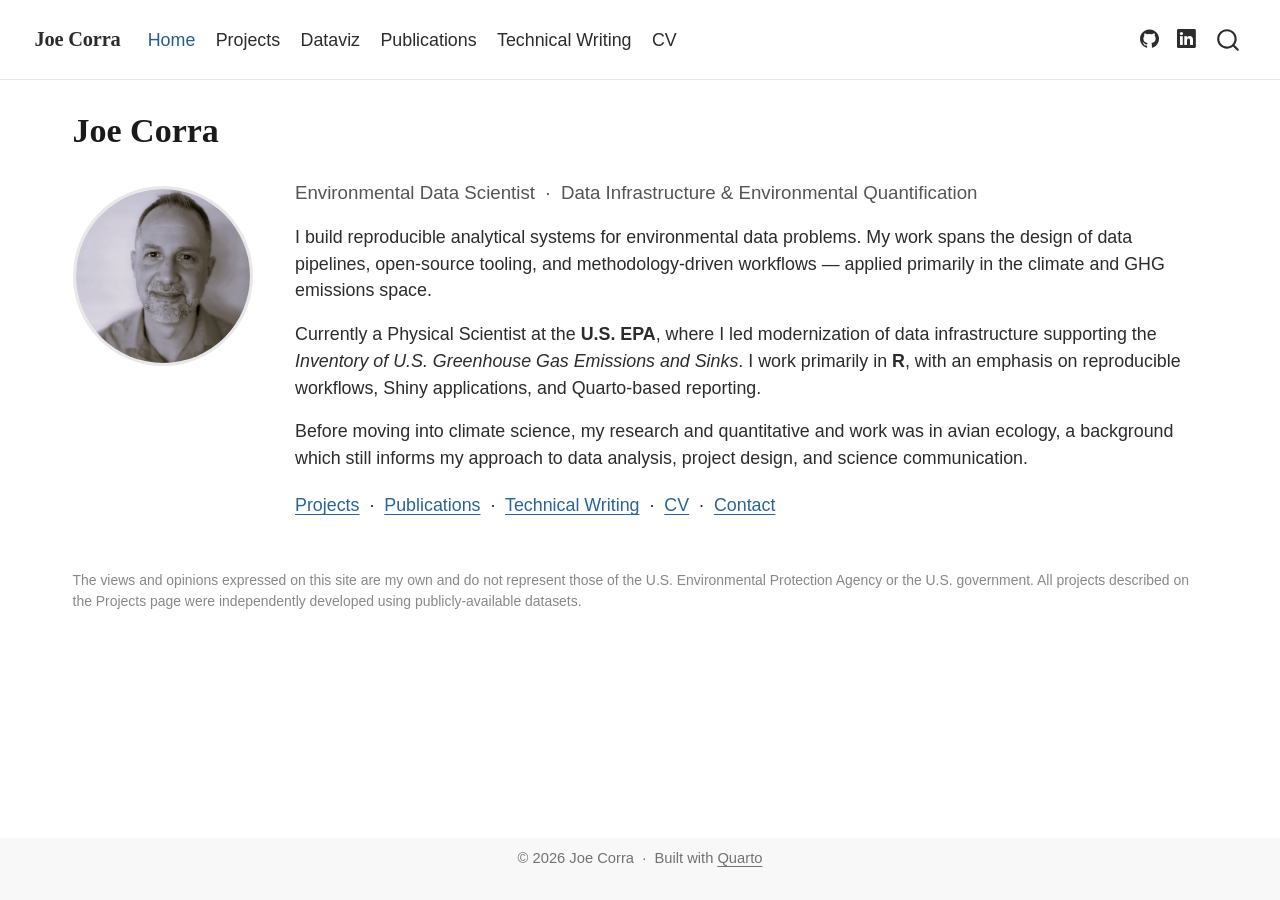
==== commit 03bbab71: "Built site for gh-pages" ====
--- a/index.html
+++ b/index.html
@@ -41,7 +41,7 @@
 <link href="site_libs/quarto-html/quarto-syntax-highlighting-7b89279ff1a6dce999919e0e67d4d9ec.css" rel="stylesheet" id="quarto-text-highlighting-styles">
 <script src="site_libs/bootstrap/bootstrap.min.js"></script>
 <link href="site_libs/bootstrap/bootstrap-icons.css" rel="stylesheet">
-<link href="site_libs/bootstrap/bootstrap-96ac2d035ff903fe32fe4ef6b99d6f7f.min.css" rel="stylesheet" append-hash="true" id="quarto-bootstrap" data-mode="light">
+<link href="site_libs/bootstrap/bootstrap-90ad26b1a90257e2bc5b51b3845a7a7f.min.css" rel="stylesheet" append-hash="true" id="quarto-bootstrap" data-mode="light">
 <script id="quarto-search-options" type="application/json">{
   "location": "navbar",
   "copy-button": false,
@@ -101,6 +101,10 @@
   <li class="nav-item">
     <a class="nav-link" href="./projects.html"> 
 <span class="menu-text">Projects</span></a>
+  </li>  
+  <li class="nav-item">
+    <a class="nav-link" href="./dataviz.html"> 
+<span class="menu-text">Dataviz</span></a>
   </li>  
   <li class="nav-item">
     <a class="nav-link" href="./publications.html"> 
